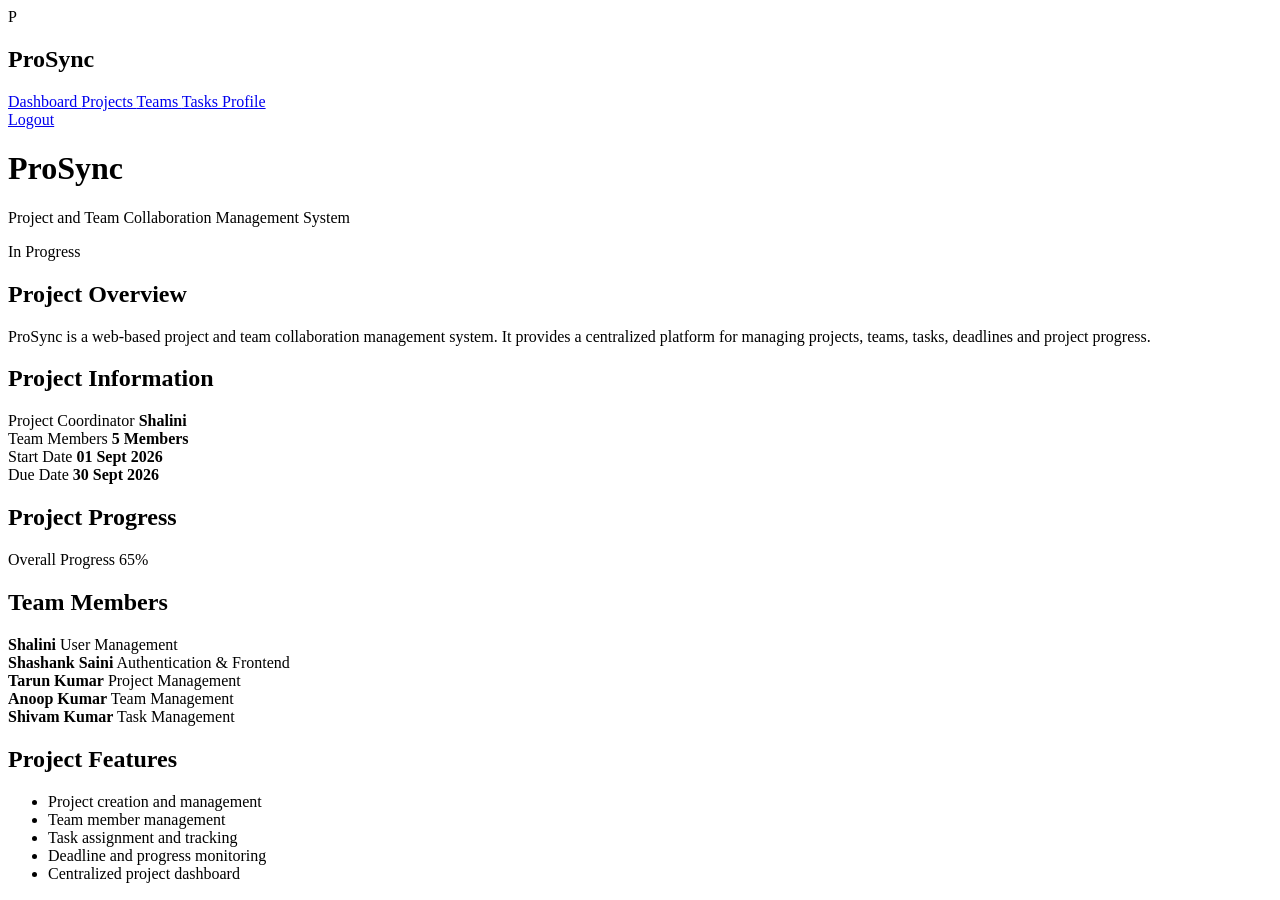
==== project-details.html @ 461ac0f0 "Added projects and project details pages" ====
<!DOCTYPE html>
<html lang="en">
<head>
    <meta charset="UTF-8">
    <meta name="viewport" content="width=device-width, initial-scale=1.0">

    <title>Project Details - ProSync</title>

    <link rel="stylesheet" href="css/style.css">
</head>

<body>

<div class="dashboard-page">

    <!-- Sidebar -->
    <aside class="sidebar">

        <div class="sidebar-brand">
            <div class="sidebar-logo">P</div>
            <h2>ProSync</h2>
        </div>

        <nav class="sidebar-nav">

            <a href="dashboard.html">
                Dashboard
            </a>

            <a href="projects.html" class="active">
                Projects
            </a>

            <a href="teams.html">
                Teams
            </a>

            <a href="tasks.html">
                Tasks
            </a>

            <a href="profile.html">
                Profile
            </a>

        </nav>

        <a href="index.html" class="logout">
            Logout
        </a>

    </aside>


    <!-- Main Content -->
    <main class="dashboard-content">

        <!-- Header -->
        <header class="page-header">

            <div>
                <h1>ProSync</h1>

                <p>
                    Project and Team Collaboration Management System
                </p>
            </div>

            <span class="project-status in-progress">
                In Progress
            </span>

        </header>


        <!-- Project Overview -->
        <section class="details-section">

            <h2>Project Overview</h2>

            <p>
                ProSync is a web-based project and team collaboration
                management system. It provides a centralized platform
                for managing projects, teams, tasks, deadlines and
                project progress.
            </p>

        </section>


        <!-- Project Information -->
        <section class="details-section">

            <h2>Project Information</h2>

            <div class="details-grid">

                <div class="detail-box">
                    <span>Project Coordinator</span>
                    <strong>Shalini</strong>
                </div>

                <div class="detail-box">
                    <span>Team Members</span>
                    <strong>5 Members</strong>
                </div>

                <div class="detail-box">
                    <span>Start Date</span>
                    <strong>01 Sept 2026</strong>
                </div>

                <div class="detail-box">
                    <span>Due Date</span>
                    <strong>30 Sept 2026</strong>
                </div>

            </div>

        </section>


        <!-- Project Progress -->
        <section class="details-section">

            <h2>Project Progress</h2>

            <div class="progress-label">

                <span>Overall Progress</span>

                <span>65%</span>

            </div>

            <div class="progress-bar">

                <div class="progress-fill progress-65"></div>

            </div>

        </section>


        <!-- Team Members -->
        <section class="details-section">

            <h2>Team Members</h2>

            <div class="member-list">

                <div class="member-item">

                    <strong>Shalini</strong>

                    <span>
                        User Management
                    </span>

                </div>


                <div class="member-item">

                    <strong>Shashank Saini</strong>

                    <span>
                        Authentication & Frontend
                    </span>

                </div>


                <div class="member-item">

                    <strong>Tarun Kumar</strong>

                    <span>
                        Project Management
                    </span>

                </div>


                <div class="member-item">

                    <strong>Anoop Kumar</strong>

                    <span>
                        Team Management
                    </span>

                </div>


                <div class="member-item">

                    <strong>Shivam Kumar</strong>

                    <span>
                        Task Management
                    </span>

                </div>

            </div>

        </section>


        <!-- Project Features -->
        <section class="details-section">

            <h2>Project Features</h2>

            <ul class="feature-list">

                <li>
                    Project creation and management
                </li>

                <li>
                    Team member management
                </li>

                <li>
                    Task assignment and tracking
                </li>

                <li>
                    Deadline and progress monitoring
                </li>

                <li>
                    Centralized project dashboard
                </li>

            </ul>

        </section>

    </main>

</div>

</body>
</html>
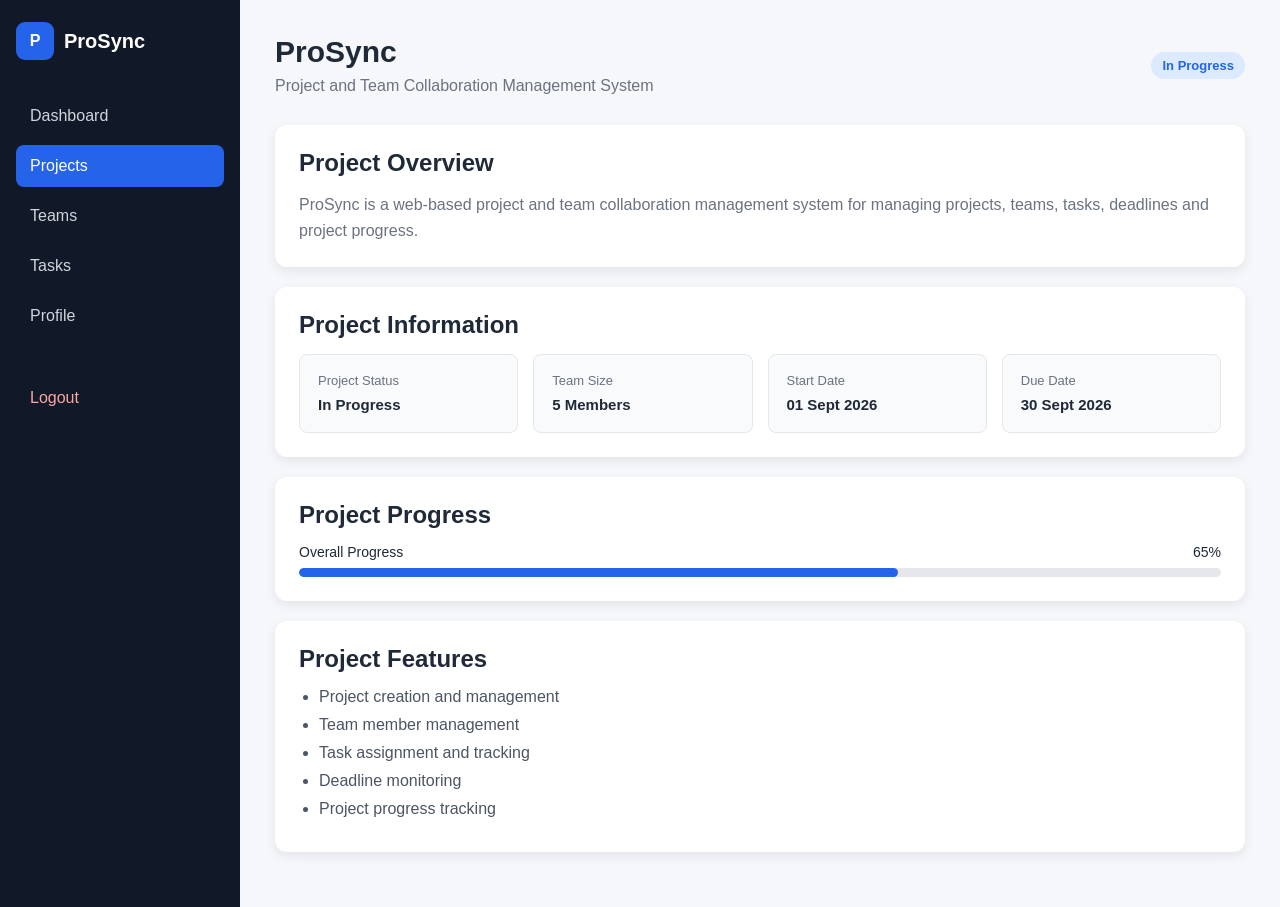
==== commit c32f0c02: "Added project management pages" ====
--- a/project-details.html
+++ b/project-details.html
@@ -1,25 +1,31 @@
 <!DOCTYPE html>
 <html lang="en">
+
 <head>
     <meta charset="UTF-8">
     <meta name="viewport" content="width=device-width, initial-scale=1.0">
 
     <title>Project Details - ProSync</title>
 
-    <link rel="stylesheet" href="css/style.css">
+    <link rel="stylesheet" href="./CSS/style.css">
 </head>
 
 <body>
 
 <div class="dashboard-page">
 
-    <!-- Sidebar -->
     <aside class="sidebar">
 
         <div class="sidebar-brand">
-            <div class="sidebar-logo">P</div>
+
+            <div class="sidebar-logo">
+                P
+            </div>
+
             <h2>ProSync</h2>
+
         </div>
+
 
         <nav class="sidebar-nav">
 
@@ -45,6 +51,7 @@
 
         </nav>
 
+
         <a href="index.html" class="logout">
             Logout
         </a>
@@ -52,18 +59,18 @@
     </aside>
 
 
-    <!-- Main Content -->
     <main class="dashboard-content">
 
-        <!-- Header -->
         <header class="page-header">
 
             <div>
+
                 <h1>ProSync</h1>
 
                 <p>
                     Project and Team Collaboration Management System
                 </p>
+
             </div>
 
             <span class="project-status in-progress">
@@ -73,22 +80,19 @@
         </header>
 
 
-        <!-- Project Overview -->
         <section class="details-section">
 
             <h2>Project Overview</h2>
 
             <p>
                 ProSync is a web-based project and team collaboration
-                management system. It provides a centralized platform
-                for managing projects, teams, tasks, deadlines and
-                project progress.
+                management system for managing projects, teams,
+                tasks, deadlines and project progress.
             </p>
 
         </section>
 
 
-        <!-- Project Information -->
         <section class="details-section">
 
             <h2>Project Information</h2>
@@ -96,12 +100,12 @@
             <div class="details-grid">
 
                 <div class="detail-box">
-                    <span>Project Coordinator</span>
-                    <strong>Shalini</strong>
+                    <span>Project Status</span>
+                    <strong>In Progress</strong>
                 </div>
 
                 <div class="detail-box">
-                    <span>Team Members</span>
+                    <span>Team Size</span>
                     <strong>5 Members</strong>
                 </div>
 
@@ -120,16 +124,19 @@
         </section>
 
 
-        <!-- Project Progress -->
         <section class="details-section">
 
             <h2>Project Progress</h2>
 
             <div class="progress-label">
 
-                <span>Overall Progress</span>
+                <span>
+                    Overall Progress
+                </span>
 
-                <span>65%</span>
+                <span>
+                    65%
+                </span>
 
             </div>
 
@@ -142,98 +149,21 @@
         </section>
 
 
-        <!-- Team Members -->
-        <section class="details-section">
-
-            <h2>Team Members</h2>
-
-            <div class="member-list">
-
-                <div class="member-item">
-
-                    <strong>Shalini</strong>
-
-                    <span>
-                        User Management
-                    </span>
-
-                </div>
-
-
-                <div class="member-item">
-
-                    <strong>Shashank Saini</strong>
-
-                    <span>
-                        Authentication & Frontend
-                    </span>
-
-                </div>
-
-
-                <div class="member-item">
-
-                    <strong>Tarun Kumar</strong>
-
-                    <span>
-                        Project Management
-                    </span>
-
-                </div>
-
-
-                <div class="member-item">
-
-                    <strong>Anoop Kumar</strong>
-
-                    <span>
-                        Team Management
-                    </span>
-
-                </div>
-
-
-                <div class="member-item">
-
-                    <strong>Shivam Kumar</strong>
-
-                    <span>
-                        Task Management
-                    </span>
-
-                </div>
-
-            </div>
-
-        </section>
-
-
-        <!-- Project Features -->
         <section class="details-section">
 
             <h2>Project Features</h2>
 
             <ul class="feature-list">
 
-                <li>
-                    Project creation and management
-                </li>
+                <li>Project creation and management</li>
 
-                <li>
-                    Team member management
-                </li>
+                <li>Team member management</li>
 
-                <li>
-                    Task assignment and tracking
-                </li>
+                <li>Task assignment and tracking</li>
 
-                <li>
-                    Deadline and progress monitoring
-                </li>
+                <li>Deadline monitoring</li>
 
-                <li>
-                    Centralized project dashboard
-                </li>
+                <li>Project progress tracking</li>
 
             </ul>
 
@@ -244,4 +174,6 @@
 </div>
 
 </body>
-</html>+</html>
+
+
--- a/CSS/style.css
+++ b/CSS/style.css
@@ -0,0 +1,356 @@
+/* Tarun CSS portion */
+
+
+/* =========================
+   BASIC RESET
+========================= */
+
+* {
+    margin: 0;
+    padding: 0;
+    box-sizing: border-box;
+}
+
+body {
+    font-family: Arial, sans-serif;
+    background: #f5f7fb;
+    color: #1f2937;
+}
+
+
+/* =========================
+   MAIN LAYOUT
+========================= */
+
+.dashboard-page {
+    display: flex;
+    min-height: 100vh;
+}
+
+
+/* =========================
+   SIDEBAR
+========================= */
+
+.sidebar {
+    width: 240px;
+    min-height: 100vh;
+    background: #111827;
+    color: white;
+    padding: 22px 16px;
+}
+
+.sidebar-brand {
+    display: flex;
+    align-items: center;
+    gap: 10px;
+    margin-bottom: 35px;
+}
+
+.sidebar-logo {
+    width: 38px;
+    height: 38px;
+    display: flex;
+    align-items: center;
+    justify-content: center;
+    background: #2563eb;
+    border-radius: 9px;
+    font-weight: bold;
+}
+
+.sidebar-brand h2 {
+    font-size: 20px;
+}
+
+.sidebar-nav {
+    display: flex;
+    flex-direction: column;
+    gap: 8px;
+}
+
+.sidebar-nav a {
+    color: #d1d5db;
+    text-decoration: none;
+    padding: 12px 14px;
+    border-radius: 8px;
+}
+
+.sidebar-nav a:hover,
+.sidebar-nav a.active {
+    background: #2563eb;
+    color: white;
+}
+
+.logout {
+    display: block;
+    margin-top: 40px;
+    padding: 12px 14px;
+    color: #fca5a5;
+    text-decoration: none;
+}
+
+
+/* =========================
+   CONTENT
+========================= */
+
+.dashboard-content {
+    flex: 1;
+    padding: 35px;
+}
+
+.page-header {
+    display: flex;
+    justify-content: space-between;
+    align-items: center;
+    margin-bottom: 30px;
+}
+
+.page-header h1 {
+    font-size: 30px;
+    margin-bottom: 8px;
+}
+
+.page-header p {
+    color: #6b7280;
+}
+
+
+/* =========================
+   BUTTON
+========================= */
+
+.primary-btn {
+    background: #2563eb;
+    color: white;
+    text-decoration: none;
+    padding: 11px 17px;
+    border-radius: 8px;
+    font-weight: 600;
+}
+
+.primary-btn:hover {
+    background: #1d4ed8;
+}
+
+
+/* =========================
+   PROJECT CARDS
+========================= */
+
+.projects-grid {
+    display: grid;
+    grid-template-columns: repeat(3, 1fr);
+    gap: 22px;
+}
+
+.project-card {
+    background: white;
+    padding: 22px;
+    border-radius: 12px;
+    box-shadow: 0 4px 12px rgba(0, 0, 0, 0.08);
+}
+
+.project-card-top {
+    display: flex;
+    justify-content: flex-end;
+    margin-bottom: 16px;
+}
+
+.project-status {
+    display: inline-block;
+    padding: 6px 11px;
+    border-radius: 20px;
+    font-size: 13px;
+    font-weight: 600;
+}
+
+.in-progress {
+    background: #dbeafe;
+    color: #2563eb;
+}
+
+.completed {
+    background: #dcfce7;
+    color: #15803d;
+}
+
+.pending {
+    background: #fef3c7;
+    color: #b45309;
+}
+
+.project-card h2 {
+    font-size: 20px;
+    margin-bottom: 10px;
+}
+
+.project-card p {
+    color: #6b7280;
+    line-height: 1.5;
+    margin-bottom: 18px;
+}
+
+.project-info {
+    display: flex;
+    justify-content: space-between;
+    gap: 10px;
+    padding: 13px 0;
+    border-top: 1px solid #e5e7eb;
+    border-bottom: 1px solid #e5e7eb;
+    color: #555;
+    font-size: 13px;
+}
+
+
+/* =========================
+   PROGRESS
+========================= */
+
+.progress-area {
+    margin: 18px 0;
+}
+
+.progress-label {
+    display: flex;
+    justify-content: space-between;
+    margin-bottom: 8px;
+    font-size: 14px;
+}
+
+.progress-bar {
+    width: 100%;
+    height: 9px;
+    background: #e5e7eb;
+    border-radius: 10px;
+    overflow: hidden;
+}
+
+
+
+
+
+    /* =========================
+   PROJECT DETAILS PAGE
+========================= */
+
+.details-section {
+    background: #ffffff;
+    padding: 24px;
+    margin-bottom: 20px;
+    border-radius: 12px;
+    box-shadow: 0 4px 12px rgba(0, 0, 0, 0.08);
+}
+
+.details-section h2 {
+    margin-bottom: 15px;
+    color: #1f2937;
+}
+
+.details-section p {
+    color: #6b7280;
+    line-height: 1.6;
+}
+
+
+/* Project Information */
+
+.details-grid {
+    display: grid;
+    grid-template-columns: repeat(4, 1fr);
+    gap: 15px;
+}
+
+.detail-box {
+    background: #f8fafc;
+    padding: 18px;
+    border-radius: 8px;
+    border: 1px solid #e5e7eb;
+}
+
+.detail-box span {
+    display: block;
+    color: #6b7280;
+    font-size: 13px;
+    margin-bottom: 8px;
+}
+
+.detail-box strong {
+    color: #1f2937;
+    font-size: 15px;
+}
+
+
+/* Progress */
+
+.progress-label {
+    display: flex;
+    justify-content: space-between;
+    margin-bottom: 8px;
+    font-size: 14px;
+}
+
+.progress-bar {
+    width: 100%;
+    height: 9px;
+    background: #e5e7eb;
+    border-radius: 10px;
+    overflow: hidden;
+}
+
+.progress-fill {
+    height: 100%;
+    border-radius: 10px;
+    background: #2563eb;
+}
+
+.progress-65 {
+    width: 65%;
+}
+
+
+/* Features */
+
+.feature-list {
+    padding-left: 20px;
+}
+
+.feature-list li {
+    margin-bottom: 10px;
+    color: #4b5563;
+}
+
+
+/* Status */
+
+.project-status {
+    display: inline-block;
+    padding: 6px 11px;
+    border-radius: 20px;
+    font-size: 13px;
+    font-weight: 600;
+}
+
+.in-progress {
+    background: #dbeafe;
+    color: #2563eb;
+}
+
+
+/* Responsive */
+
+@media (max-width: 900px) {
+
+    .details-grid {
+        grid-template-columns: repeat(2, 1fr);
+    }
+
+}
+
+@media (max-width: 600px) {
+
+    .details-grid {
+        grid-template-columns: 1fr;
+    }
+
+}
